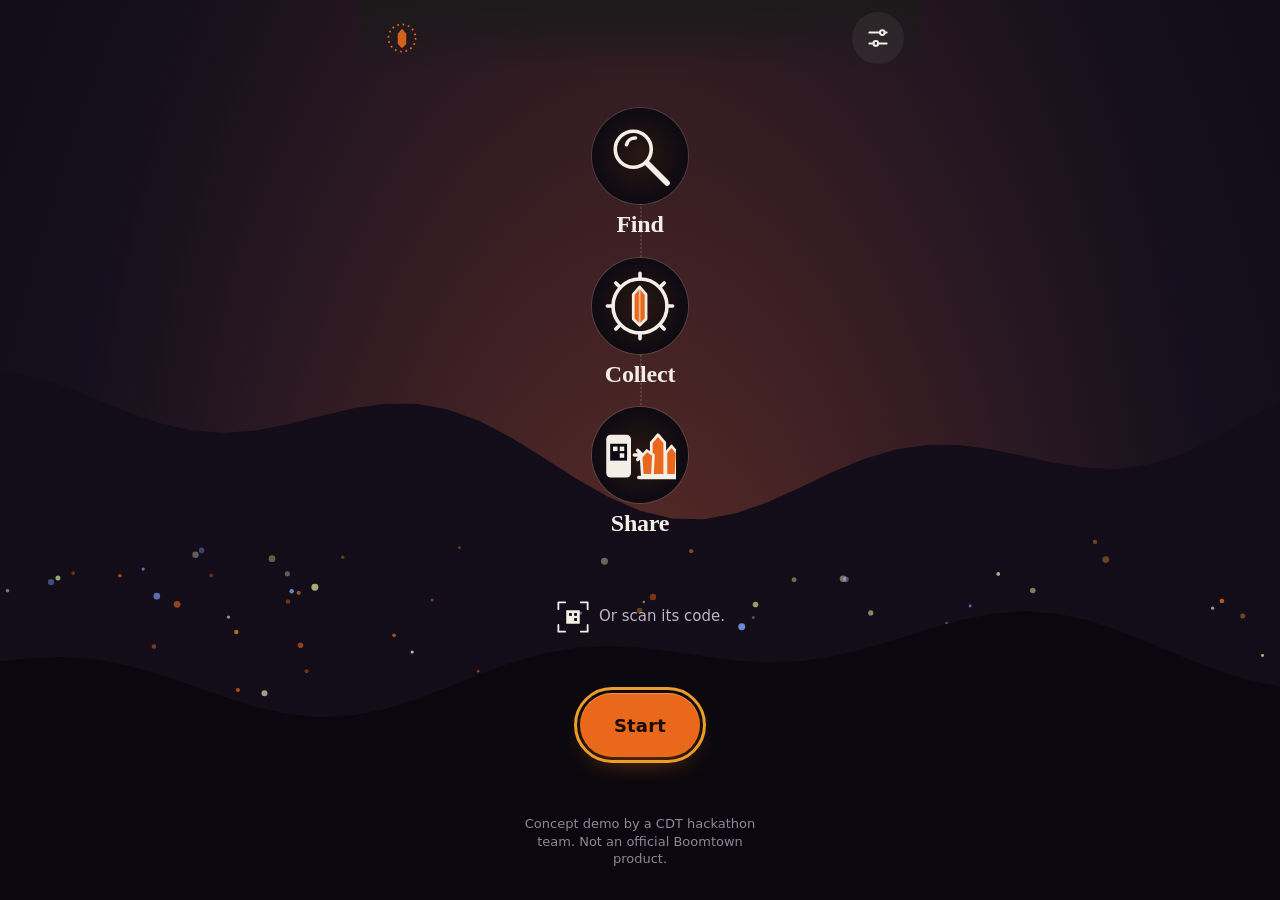
==== index.html @ cfbc97aa "Line-up names sit below their crystals Each name goes below the lowest point its crystal reaches as " ====
<!doctype html>
<html lang="en-GB">
<head>
  <meta charset="utf-8" />
  <meta name="viewport" content="width=device-width, initial-scale=1, viewport-fit=cover" />
  <meta name="robots" content="noindex, nofollow" />
  <meta name="theme-color" content="#0c0a12" />
  <meta name="description" content="Tap a glowing stone, hear its tune, keep it." />
  <title>Tuning Stones</title>
  <link rel="icon" href="data:image/svg+xml,%3Csvg xmlns='http://www.w3.org/2000/svg' viewBox='0 0 40 40'%3E%3Cpath d='M20 4 L28 13 L28 29 L20 37 L12 29 L12 13 Z' fill='%23e9681c'/%3E%3C/svg%3E" />
  <script type="module" crossorigin src="./assets/index-DlmOWdA1.js"></script>
  <link rel="modulepreload" crossorigin href="./assets/dom-Dg5aqxdC.js">
  <link rel="modulepreload" crossorigin href="./assets/preload-helper-BgtNnY1j.js">
  <link rel="modulepreload" crossorigin href="./assets/channel-C3Hi6lBF.js">
  <link rel="modulepreload" crossorigin href="./assets/crests-DWKS2yTL.js">
  <link rel="modulepreload" crossorigin href="./assets/rings-C-jM_gxv.js">
  <link rel="modulepreload" crossorigin href="./assets/rolldown-runtime-WkwZ5CU-.js">
  <link rel="modulepreload" crossorigin href="./assets/qr-D5ySFWY6.js">
  <link rel="stylesheet" crossorigin href="./assets/dom--r89P7vb.css">
  <link rel="stylesheet" crossorigin href="./assets/index-Eoo3_rS0.css">
</head>
<body>
  <div id="app"></div>
  <noscript>This page needs JavaScript.</noscript>
</body>
</html>
---- assets/dom--r89P7vb.css ----
:root{--bg:#0c0a12;--bg-2:#16111f;--bg-image:url(./night-Dh5XTx5o.svg);--bar:#1a1a1a;--surface:#1a1622d1;--surface-line:#f4efe624;--text:#f4efe6;--text-dim:#bdb4c8;--text-faint:#8f869b;--accent:#e9681c;--accent-2:#eb9d28;--accent-ink:#1a0c03;--font-body:"Noto Sans", system-ui, sans-serif;--font-display:"Fraunces", Georgia, serif;--size-xs:.8125rem;--size-s:.9375rem;--size-m:1.125rem;--size-l:1.5rem;--size-xl:2.25rem;--size-xxl:3rem;--space-1:4px;--space-2:8px;--space-3:12px;--space-4:16px;--space-5:24px;--space-6:32px;--space-7:48px;--radius:18px;--radius-pill:999px;--touch:64px;--ease:cubic-bezier(.22, .8, .3, 1);--t-fast:.22s;--t-mid:.52s;--t-slow:1.1s;--bar-image:none;--card-image:none}@font-face{font-family:Noto Sans;font-style:normal;font-display:swap;font-weight:400;src:url(./noto-sans-latin-400-normal-BTkUljjl.woff2)format("woff2")}@font-face{font-family:Noto Sans;font-style:normal;font-display:swap;font-weight:600;src:url(./noto-sans-latin-600-normal-Dkgu5AE5.woff2)format("woff2")}@font-face{font-family:Noto Sans;font-style:normal;font-display:swap;font-weight:700;src:url(./noto-sans-latin-700-normal-CrvTEWhy.woff2)format("woff2")}@font-face{font-family:Fraunces;font-style:normal;font-display:swap;font-weight:100 900;src:url(./fraunces-latin-wght-normal-ukD16Tqj.woff2)format("woff2-variations")}*,:before,:after{box-sizing:border-box}html{-webkit-text-size-adjust:100%;--lightningcss-light: ;--lightningcss-dark:initial;color-scheme:dark}body{background:var(--bg);color:var(--text);font-family:var(--font-body);font-size:var(--size-m);-webkit-font-smoothing:antialiased;margin:0;line-height:1.4}button,input,select{font:inherit;color:inherit}button{cursor:pointer}a{color:var(--accent-2)}:focus-visible{outline:3px solid var(--accent-2);outline-offset:3px;border-radius:8px}.sr-only{clip:rect(0 0 0 0);white-space:nowrap;width:1px;height:1px;overflow:hidden;position:absolute!important}[hidden]{display:none!important}.display{font-family:var(--font-display);letter-spacing:-.01em;font-variation-settings:"opsz" 72;font-weight:600}.btn{justify-content:center;align-items:center;gap:var(--space-2);min-height:var(--touch);min-width:120px;padding:0 var(--space-6);border-radius:var(--radius-pill);background:var(--accent);color:var(--accent-ink);font-weight:700;font-size:var(--size-m);letter-spacing:.01em;transition:transform var(--t-fast) var(--ease), filter var(--t-fast) var(--ease), background var(--t-fast);-webkit-tap-highlight-color:transparent;touch-action:manipulation;border:0;display:inline-flex;box-shadow:0 10px 30px -12px #e9681cb3,inset 0 1px #ffffff40}.btn:active{filter:brightness(1.08);transform:scale(.97)}.btn.ghost{color:var(--text);box-shadow:inset 0 0 0 2px var(--surface-line);background:0 0}.btn.quiet{color:var(--text);box-shadow:none;background:#f4efe614}.btn.small{min-width:0;min-height:44px;padding:0 var(--space-4);font-size:var(--size-s)}.btn.wide{width:100%}.icon-btn{width:52px;height:52px;color:var(--text);background:#f4efe60f;border:0;border-radius:50%;place-items:center;display:inline-grid}.icon-btn svg{width:26px;height:26px}.ts-pict{color:var(--text)}.ts-pict .l{fill:none;stroke:currentColor;stroke-width:3.2px;stroke-linecap:round;stroke-linejoin:round}.ts-pict .thick{stroke-width:5px}.ts-pict .dash{stroke-dasharray:5 4}.ts-pict .s{fill:currentColor;stroke:none}.ts-pict .k{fill:var(--pict-paper,var(--bg))}.ts-pict .hs{fill:var(--pict-h,var(--accent));stroke:currentColor;stroke-width:2.4px;stroke-linejoin:round}.ts-pict .hl{fill:none;stroke:currentColor;stroke-width:1.6px;opacity:.6}.small-print{font-size:var(--size-xs);color:var(--text-faint);line-height:1.35}@media (prefers-reduced-motion:reduce){*,:before,:after{transition-duration:.001ms!important;animation-duration:.001ms!important;animation-iteration-count:1!important}}html.calm *,html.calm :before,html.calm :after{transition-duration:.001ms!important;animation:none!important}
---- assets/index-Eoo3_rS0.css ----
html,body{height:100%}body{background:var(--bg) var(--bg-image) center bottom / cover no-repeat fixed;overscroll-behavior:none;-webkit-user-select:none;user-select:none;overflow:hidden}#app{flex-direction:column;max-width:560px;height:100%;margin:0 auto;display:flex;position:relative}.bar{padding:max(var(--space-3), env(safe-area-inset-top)) var(--space-4) var(--space-3);background:linear-gradient(to bottom, #1a1a1ae6, #1a1a1a00), var(--bar-image);flex:none;justify-content:space-between;align-items:center;display:flex}.bar .mark{place-items:center;width:52px;height:52px;display:grid}.bar .back{margin-right:auto;margin-left:var(--space-2)}.stage-area{flex:1;min-height:0;position:relative}.screen{justify-content:center;align-items:center;gap:var(--space-5);padding:var(--space-4) var(--space-5) max(var(--space-6), env(safe-area-inset-bottom));text-align:center;opacity:0;transition:opacity var(--t-mid) var(--ease), transform var(--t-mid) var(--ease);flex-direction:column;display:flex;position:absolute;inset:0;overflow:hidden auto;transform:translateY(14px)}.screen.in{opacity:1;transform:none}.screen.leaving{opacity:0;pointer-events:none;transform:translateY(-10px)}h1{font-size:var(--size-xl);margin:0;font-weight:600;line-height:1.1}h1:focus{outline:none}.screen p{margin:0}.row{gap:var(--space-3);justify-content:center;width:100%;display:flex}.row .btn{max-width:220px;padding:0 var(--space-4);flex:1}.pict.small{vertical-align:middle;margin-right:var(--space-2);color:var(--text-dim);display:inline-flex}.welcome{padding-top:var(--space-6);justify-content:space-between}.steps{gap:var(--space-4);width:100%;margin:0;padding:0;list-style:none;display:grid;position:relative}.steps:before{content:"";border-left:2px dotted var(--surface-line);position:absolute;top:40px;bottom:40px;left:50%}.steps li{align-items:center;gap:var(--space-1);flex-direction:column;display:flex;position:relative}.steps .pict{width:96px;height:96px;box-shadow:0 0 0 1px var(--surface-line);background:radial-gradient(circle,#2a1712,#0c0a12 72%);border-radius:50%;place-items:center;display:grid}.steps span{font-size:var(--size-l)}.no-tap{color:var(--text-dim);font-size:var(--size-s);justify-content:center;align-items:center;display:flex}.demo-line{max-width:30ch}.welcome .booth{padding:var(--space-2) var(--space-4);border-radius:var(--radius-pill);color:var(--accent-2);background:#eb9d2824;font-weight:600;box-shadow:0 0 0 1px #eb9d2880}.crystal{justify-content:center;gap:var(--space-3);padding-top:0}.hero-btn{aspect-ratio:1/1.06;-webkit-tap-highlight-color:transparent;background:0 0;border:0;border-radius:50%;flex:none;width:100%;max-height:56vh;padding:0;position:relative}.hero{position:absolute;inset:0}.hero-gl,.hero-ring{width:100%;height:100%;position:absolute;inset:0}.hero-gl{-webkit-mask-image:radial-gradient(closest-side,#000 72%,#0000 100%);mask-image:radial-gradient(closest-side,#000 72%,#0000 100%)}.hero-2d{filter:drop-shadow(0 0 40px var(--stone-glow));place-items:center;display:grid;position:absolute;inset:0}.hero-2d:empty{display:none}.crystal .label{justify-content:center;align-items:center;gap:var(--space-3);min-height:56px;display:flex;position:relative}.crystal .crest{filter:drop-shadow(0 0 10px rgb(var(--stone-rgb) / .6));flex:none}.crystal .name{font-size:var(--size-xxl);color:var(--stone-lamp);transition:opacity var(--t-mid) var(--ease)}.crystal .name.fade{opacity:0;pointer-events:none;visibility:hidden;transition:opacity var(--t-mid) var(--ease), visibility 0s var(--t-mid);position:absolute}.crystal .desc{font-size:var(--size-m);color:var(--text);max-width:26ch;animation:rise var(--t-slow) var(--ease) both}.crystal .hint{align-items:center;gap:var(--space-3);color:var(--text-dim);font-size:var(--size-m);display:flex}.ripple{background:var(--stone-glow);width:14px;height:14px;box-shadow:0 0 0 0 rgb(var(--stone-rgb) / .6);border-radius:50%;animation:2.6s ease-out infinite ripple}@keyframes ripple{0%{box-shadow:0 0 0 0 rgb(var(--stone-rgb) / .55)}to{box-shadow:0 0 0 22px rgb(var(--stone-rgb) / 0)}}.keep{gap:var(--space-4);width:100%;padding:var(--space-5) var(--space-4);border-radius:var(--radius);background:var(--card-image) center / cover, var(--surface);box-shadow:0 0 0 1px var(--surface-line), 0 20px 60px -30px rgb(var(--stone-rgb) / .8);animation:rise var(--t-mid) var(--ease) both;display:grid}.keep .ask{font-size:var(--size-l)}@keyframes rise{0%{opacity:0;transform:translateY(16px)}to{opacity:1;transform:none}}.left .crest.big{color:var(--stone-lamp);opacity:.7}.left h1,.unknown h1{font-size:var(--size-l);max-width:20ch;line-height:1.25}.unknown .pict{color:var(--text-dim)}.kept,.who{gap:var(--space-4)}.medal{aspect-ratio:1;flex:none;place-items:center;width:min(64vw,240px);display:grid;position:relative}.medal.small{width:min(44vw,170px)}.medal-ring{width:100%;height:100%;position:absolute;inset:0}.medal-crest{filter:drop-shadow(0 0 24px rgb(var(--stone-rgb) / .75))}.kept .title{font-size:var(--size-xl);max-width:15ch;line-height:1.15}.kept .stack{gap:var(--space-3);width:min(100%,300px);display:grid}.who .title{font-size:var(--size-xl);color:var(--stone-lamp)}.who .story{font-size:var(--size-l);color:var(--text);font-family:var(--font-display)}.who .where{color:var(--text);padding:var(--space-2) var(--space-4);border-radius:var(--radius-pill);background:rgb(var(--stone-rgb) / .12);justify-content:center;align-items:center;font-weight:600;display:flex}.sounds{justify-content:flex-start;gap:var(--space-4);padding-top:var(--space-2)}.group-head{align-items:center;gap:var(--space-3);text-align:left;grid-template-columns:auto 1fr auto;width:100%;display:grid}.group-head .crest{filter:drop-shadow(0 0 10px rgb(var(--stone-rgb) / .6));display:inline-flex}.group-head h1{font-size:var(--size-l);color:var(--stone-lamp)}.count{font-size:var(--size-m);color:var(--text);font-variant-numeric:tabular-nums;padding:var(--space-1) var(--space-3);border-radius:var(--radius-pill);background:rgb(var(--stone-rgb) / .14);font-weight:700}.rings{aspect-ratio:1;flex:none;place-items:center;width:min(70vw,290px);display:grid;position:relative}.rings-canvas{width:100%;height:100%;position:absolute;inset:0}.slots{gap:var(--space-3);flex-wrap:wrap;justify-content:center;margin:0;padding:0;list-style:none;display:flex}.slot-btn{width:64px;height:64px;color:var(--text-faint);background:0 0;border:0;border-radius:18px;place-items:center;padding:0;display:grid;position:relative}.slot.kept .slot-btn{background:rgb(var(--stone-rgb) / .14);box-shadow:0 0 22px -4px rgb(var(--stone-rgb) / .7);color:var(--text)}.slot.empty .slot-btn{box-shadow:inset 0 0 0 2px #f4efe61f}.slot.left .slot-btn{opacity:.6;box-shadow:inset 0 0 0 2px #f4efe614}.slot.focus .slot-btn{animation:rise var(--t-slow) var(--ease) both;box-shadow:0 0 0 2px var(--stone-lamp), 0 0 30px rgb(var(--stone-rgb) / .8)}.actions{gap:var(--space-3);justify-content:center;align-items:center;width:100%;display:flex}.together{flex:1;max-width:260px}.together .icon{border-top:9px solid #0000;border-bottom:9px solid #0000;border-left:14px solid;width:0;height:0}.together.on .icon{background:linear-gradient(90deg,currentColor 0 35%,#0000 35% 65%,currentColor 65%);border:0;width:14px;height:16px}.give-btn{min-width:96px;padding:0 var(--space-5)}.others{gap:var(--space-3);justify-content:center;margin:0;padding:0;list-style:none;display:flex}.chip{background:#f4efe60f;border:0;border-radius:16px;justify-items:center;gap:4px;min-width:56px;min-height:56px;padding:6px 8px;display:grid}.chip .dots{gap:3px;display:flex}.chip .dots i{width:6px;height:6px;box-shadow:inset 0 0 0 1.5px var(--text-faint);border-radius:50%}.chip .dots i.on{background:var(--stone-glow);box-shadow:none}.empty{color:var(--text-dim);align-items:center;display:flex}.toast{top:var(--space-2);padding:var(--space-2) var(--space-4);border-radius:var(--radius-pill);background:var(--surface);box-shadow:0 0 0 1px var(--surface-line);font-size:var(--size-s);animation:rise var(--t-mid) var(--ease) both;z-index:2;position:absolute;left:50%;transform:translate(-50%)}.onboarding{color:var(--accent-2);align-items:center;min-height:44px;font-weight:600;display:inline-flex}dialog.nudge{text-align:center}dialog.nudge h2{margin:var(--space-3) auto var(--space-5);font-size:var(--size-l);max-width:18ch;line-height:1.25}dialog.nudge .nudge-art{--pict-h:var(--stone-glow);place-items:center;display:grid}.give h1{font-size:var(--size-xl);max-width:14ch;line-height:1.15}.give .btn[data-give]{min-width:200px}.give .private{color:var(--text-dim);font-size:var(--size-s)}.give .rings{transition:transform 1.3s cubic-bezier(.5,0,.75,0),opacity 1.3s ease-in}.give .rings.rising{opacity:0;transform:translateY(-70vh)scale(.5)}html.stage .give .rings.rising{opacity:0;transition:opacity .35s;transform:none}.seal{gap:var(--space-4);padding-top:var(--space-3)}.seal h1{font-size:var(--size-l)}.seal-box{aspect-ratio:1;width:min(92vw,400px)}.seal-canvas{width:100%;height:100%;display:block}.bright{color:var(--text-dim);align-items:center;display:flex}.thanks .rings{width:min(66vw,260px)}.thanks .pict.done{color:var(--text)}dialog.sheet{width:100%;max-width:560px;padding:var(--space-5) var(--space-5) max(var(--space-6), env(safe-area-inset-bottom));color:var(--text);background:#17131f;border:0;border-radius:28px 28px 0 0;margin:auto auto 0;box-shadow:0 -20px 60px #0009}dialog.sheet::backdrop{background:#05040899}dialog.sheet .main,dialog.sheet .confirm{gap:var(--space-3);display:grid}dialog.sheet h2{margin:0 0 var(--space-2);font-size:var(--size-l)}dialog.sheet .confirm p{font-size:var(--size-l);margin:0 0 var(--space-3);text-align:center}.toggle{min-height:var(--touch);padding:0 var(--space-4);border-radius:var(--radius);font-size:var(--size-m);background:#f4efe60f;border:0;justify-content:space-between;align-items:center;display:flex}.toggle .knob{width:54px;height:32px;transition:background var(--t-fast);background:#f4efe62e;border-radius:16px;position:relative}.toggle .knob:after{content:"";background:var(--text);width:24px;height:24px;transition:transform var(--t-fast) var(--ease);border-radius:50%;position:absolute;top:4px;left:4px}.toggle[aria-checked=true] .knob{background:var(--accent)}.toggle[aria-checked=true] .knob:after{background:var(--accent-ink);transform:translate(22px)}html.stage .bar{padding-top:44px}@media (min-height:760px){.sounds{gap:var(--space-5);padding-top:var(--space-4)}}.see-link{color:var(--text-dim);font-size:var(--size-s);text-underline-offset:3px;align-items:center;min-height:44px;text-decoration:underline;display:inline-flex}
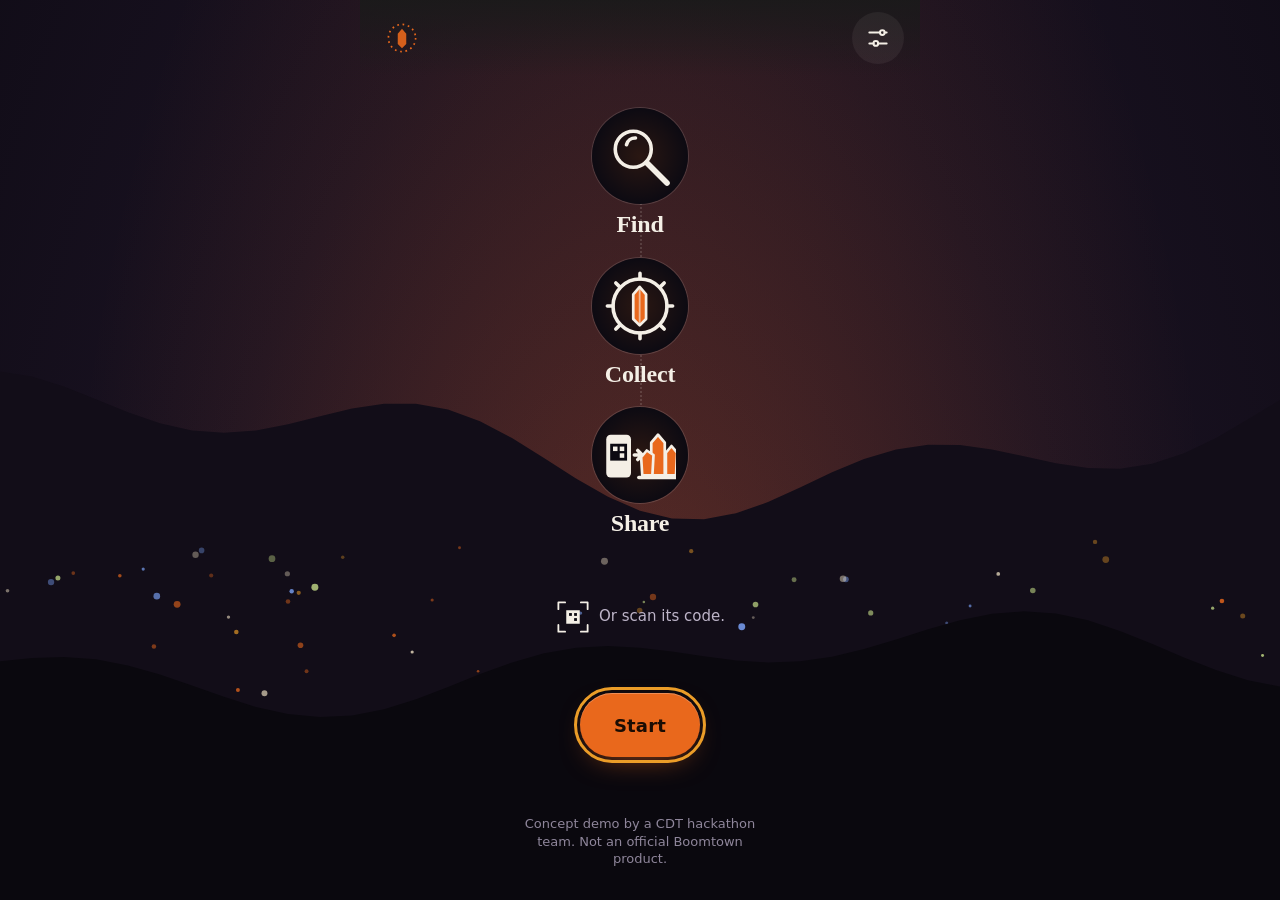
==== commit 54efba23: "Captions sit next to the glowing rings, in Roboto The anthem's caption goes below the large crystal'" ====
--- a/index.html
+++ b/index.html
@@ -8,15 +8,15 @@
   <meta name="description" content="Tap a glowing stone, hear its tune, keep it." />
   <title>Tuning Stones</title>
   <link rel="icon" href="data:image/svg+xml,%3Csvg xmlns='http://www.w3.org/2000/svg' viewBox='0 0 40 40'%3E%3Cpath d='M20 4 L28 13 L28 29 L20 37 L12 29 L12 13 Z' fill='%23e9681c'/%3E%3C/svg%3E" />
-  <script type="module" crossorigin src="./assets/index-DlmOWdA1.js"></script>
-  <link rel="modulepreload" crossorigin href="./assets/dom-Dg5aqxdC.js">
+  <script type="module" crossorigin src="./assets/index-DejSlU-P.js"></script>
+  <link rel="modulepreload" crossorigin href="./assets/dom-CXc3KHHX.js">
   <link rel="modulepreload" crossorigin href="./assets/preload-helper-BgtNnY1j.js">
-  <link rel="modulepreload" crossorigin href="./assets/channel-C3Hi6lBF.js">
-  <link rel="modulepreload" crossorigin href="./assets/crests-DWKS2yTL.js">
-  <link rel="modulepreload" crossorigin href="./assets/rings-C-jM_gxv.js">
+  <link rel="modulepreload" crossorigin href="./assets/channel-BtJRWIlg.js">
+  <link rel="modulepreload" crossorigin href="./assets/crests-Ch3kb29p.js">
+  <link rel="modulepreload" crossorigin href="./assets/rings-Ba35gA8N.js">
   <link rel="modulepreload" crossorigin href="./assets/rolldown-runtime-WkwZ5CU-.js">
   <link rel="modulepreload" crossorigin href="./assets/qr-D5ySFWY6.js">
-  <link rel="stylesheet" crossorigin href="./assets/dom--r89P7vb.css">
+  <link rel="stylesheet" crossorigin href="./assets/dom-DH54HeUJ.css">
   <link rel="stylesheet" crossorigin href="./assets/index-Eoo3_rS0.css">
 </head>
 <body>
--- a/assets/dom-DH54HeUJ.css
+++ b/assets/dom-DH54HeUJ.css
@@ -0,0 +1 @@
+:root{--bg:#0c0a12;--bg-2:#16111f;--bg-image:url(./night-Dh5XTx5o.svg);--bar:#1a1a1a;--surface:#1a1622d1;--surface-line:#f4efe624;--text:#f4efe6;--text-dim:#bdb4c8;--text-faint:#8f869b;--accent:#e9681c;--accent-2:#eb9d28;--accent-ink:#1a0c03;--font-body:"Noto Sans", system-ui, sans-serif;--font-label:"Roboto", "Noto Sans", system-ui, sans-serif;--font-display:"Fraunces", Georgia, serif;--size-xs:.8125rem;--size-s:.9375rem;--size-m:1.125rem;--size-l:1.5rem;--size-xl:2.25rem;--size-xxl:3rem;--space-1:4px;--space-2:8px;--space-3:12px;--space-4:16px;--space-5:24px;--space-6:32px;--space-7:48px;--radius:18px;--radius-pill:999px;--touch:64px;--ease:cubic-bezier(.22, .8, .3, 1);--t-fast:.22s;--t-mid:.52s;--t-slow:1.1s;--bar-image:none;--card-image:none}@font-face{font-family:Noto Sans;font-style:normal;font-display:swap;font-weight:400;src:url(./noto-sans-latin-400-normal-BTkUljjl.woff2)format("woff2")}@font-face{font-family:Noto Sans;font-style:normal;font-display:swap;font-weight:600;src:url(./noto-sans-latin-600-normal-Dkgu5AE5.woff2)format("woff2")}@font-face{font-family:Noto Sans;font-style:normal;font-display:swap;font-weight:700;src:url(./noto-sans-latin-700-normal-CrvTEWhy.woff2)format("woff2")}@font-face{font-family:Fraunces;font-style:normal;font-display:swap;font-weight:100 900;src:url(./fraunces-latin-wght-normal-ukD16Tqj.woff2)format("woff2-variations")}@font-face{font-family:Roboto;font-style:normal;font-display:swap;font-weight:400;src:url(./roboto-latin-400-normal-BqEyEoaF.woff2)format("woff2")}@font-face{font-family:Roboto;font-style:normal;font-display:swap;font-weight:600;src:url(./roboto-latin-600-normal-CzqH9ZEY.woff2)format("woff2")}*,:before,:after{box-sizing:border-box}html{-webkit-text-size-adjust:100%;--lightningcss-light: ;--lightningcss-dark:initial;color-scheme:dark}body{background:var(--bg);color:var(--text);font-family:var(--font-body);font-size:var(--size-m);-webkit-font-smoothing:antialiased;margin:0;line-height:1.4}button,input,select{font:inherit;color:inherit}button{cursor:pointer}a{color:var(--accent-2)}:focus-visible{outline:3px solid var(--accent-2);outline-offset:3px;border-radius:8px}.sr-only{clip:rect(0 0 0 0);white-space:nowrap;width:1px;height:1px;overflow:hidden;position:absolute!important}[hidden]{display:none!important}.display{font-family:var(--font-display);letter-spacing:-.01em;font-variation-settings:"opsz" 72;font-weight:600}.btn{justify-content:center;align-items:center;gap:var(--space-2);min-height:var(--touch);min-width:120px;padding:0 var(--space-6);border-radius:var(--radius-pill);background:var(--accent);color:var(--accent-ink);font-weight:700;font-size:var(--size-m);letter-spacing:.01em;transition:transform var(--t-fast) var(--ease), filter var(--t-fast) var(--ease), background var(--t-fast);-webkit-tap-highlight-color:transparent;touch-action:manipulation;border:0;display:inline-flex;box-shadow:0 10px 30px -12px #e9681cb3,inset 0 1px #ffffff40}.btn:active{filter:brightness(1.08);transform:scale(.97)}.btn.ghost{color:var(--text);box-shadow:inset 0 0 0 2px var(--surface-line);background:0 0}.btn.quiet{color:var(--text);box-shadow:none;background:#f4efe614}.btn.small{min-width:0;min-height:44px;padding:0 var(--space-4);font-size:var(--size-s)}.btn.wide{width:100%}.icon-btn{width:52px;height:52px;color:var(--text);background:#f4efe60f;border:0;border-radius:50%;place-items:center;display:inline-grid}.icon-btn svg{width:26px;height:26px}.ts-pict{color:var(--text)}.ts-pict .l{fill:none;stroke:currentColor;stroke-width:3.2px;stroke-linecap:round;stroke-linejoin:round}.ts-pict .thick{stroke-width:5px}.ts-pict .dash{stroke-dasharray:5 4}.ts-pict .s{fill:currentColor;stroke:none}.ts-pict .k{fill:var(--pict-paper,var(--bg))}.ts-pict .hs{fill:var(--pict-h,var(--accent));stroke:currentColor;stroke-width:2.4px;stroke-linejoin:round}.ts-pict .hl{fill:none;stroke:currentColor;stroke-width:1.6px;opacity:.6}.small-print{font-size:var(--size-xs);color:var(--text-faint);line-height:1.35}@media (prefers-reduced-motion:reduce){*,:before,:after{transition-duration:.001ms!important;animation-duration:.001ms!important;animation-iteration-count:1!important}}html.calm *,html.calm :before,html.calm :after{transition-duration:.001ms!important;animation:none!important}
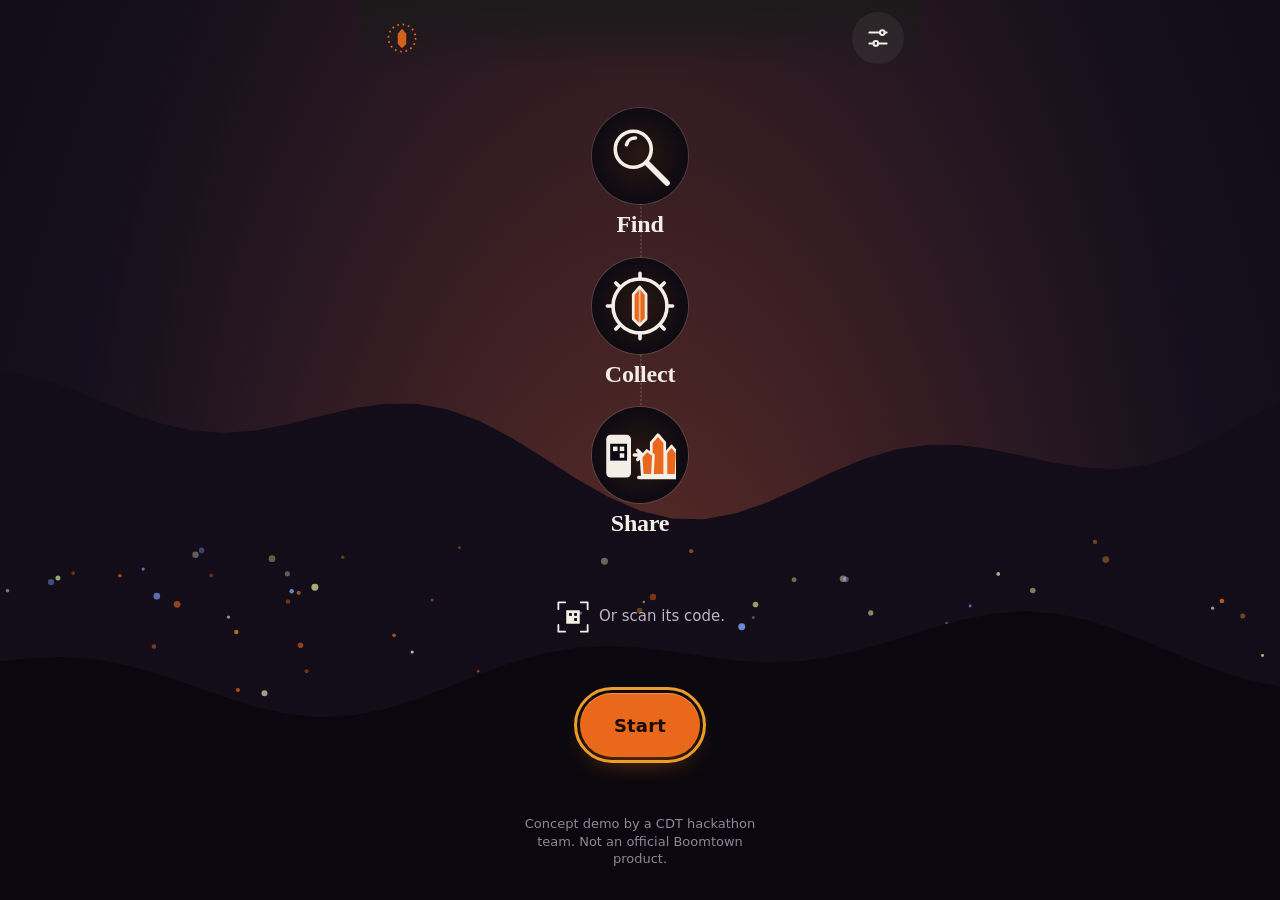
==== commit 27679db8: "Streams of sparks in place of the lines The line from each fragment crystal to the centre is gone. E" ====
--- a/index.html
+++ b/index.html
@@ -8,10 +8,10 @@
   <meta name="description" content="Tap a glowing stone, hear its tune, keep it." />
   <title>Tuning Stones</title>
   <link rel="icon" href="data:image/svg+xml,%3Csvg xmlns='http://www.w3.org/2000/svg' viewBox='0 0 40 40'%3E%3Cpath d='M20 4 L28 13 L28 29 L20 37 L12 29 L12 13 Z' fill='%23e9681c'/%3E%3C/svg%3E" />
-  <script type="module" crossorigin src="./assets/index-DejSlU-P.js"></script>
+  <script type="module" crossorigin src="./assets/index-DXm7rccz.js"></script>
   <link rel="modulepreload" crossorigin href="./assets/dom-CXc3KHHX.js">
   <link rel="modulepreload" crossorigin href="./assets/preload-helper-BgtNnY1j.js">
-  <link rel="modulepreload" crossorigin href="./assets/channel-BtJRWIlg.js">
+  <link rel="modulepreload" crossorigin href="./assets/channel-BaxoJanj.js">
   <link rel="modulepreload" crossorigin href="./assets/crests-Ch3kb29p.js">
   <link rel="modulepreload" crossorigin href="./assets/rings-Ba35gA8N.js">
   <link rel="modulepreload" crossorigin href="./assets/rolldown-runtime-WkwZ5CU-.js">
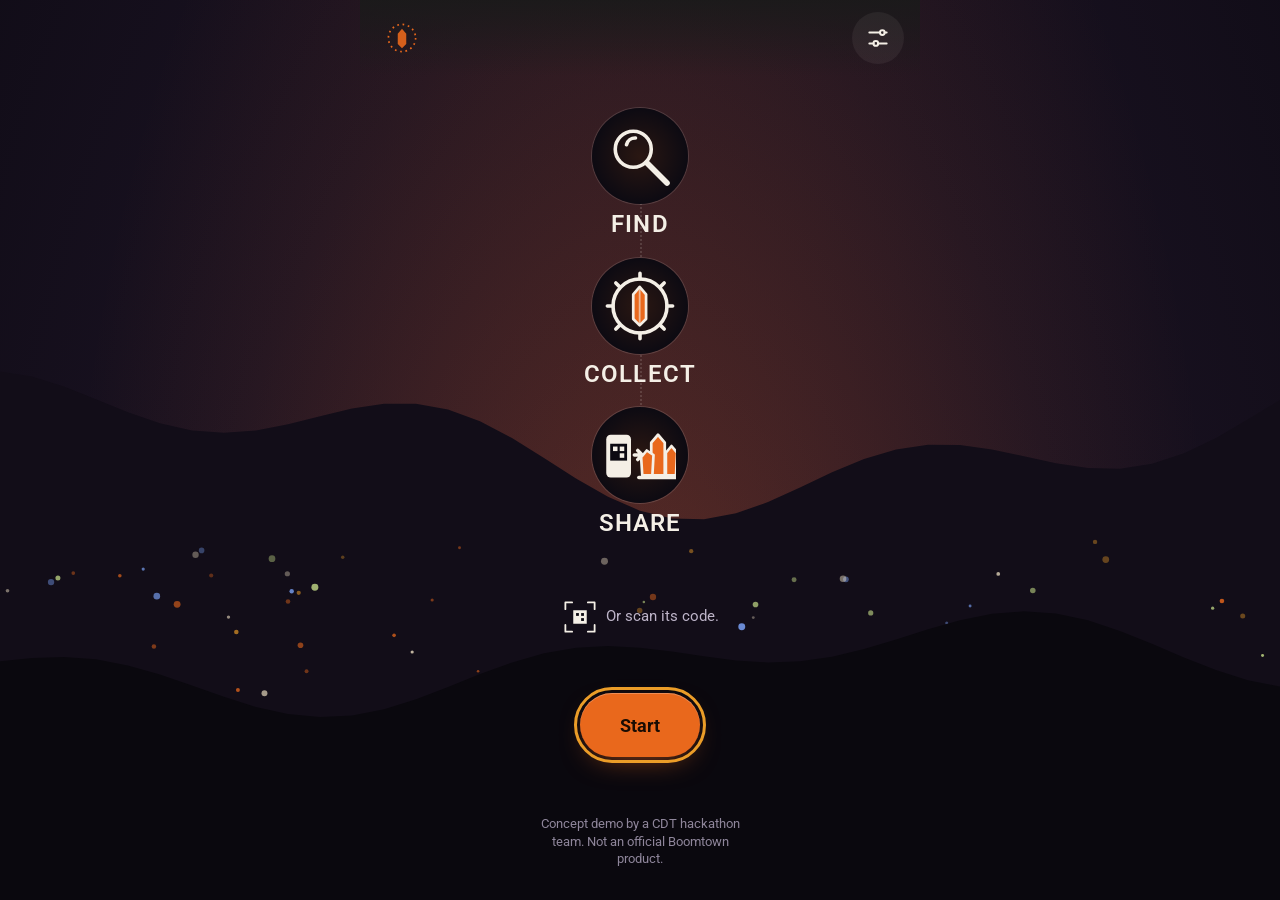
==== commit 11a5cbb7: "Roboto everywhere, titles in capitals, captions written on the floor One typeface on every page. Eve" ====
--- a/index.html
+++ b/index.html
@@ -8,16 +8,16 @@
   <meta name="description" content="Tap a glowing stone, hear its tune, keep it." />
   <title>Tuning Stones</title>
   <link rel="icon" href="data:image/svg+xml,%3Csvg xmlns='http://www.w3.org/2000/svg' viewBox='0 0 40 40'%3E%3Cpath d='M20 4 L28 13 L28 29 L20 37 L12 29 L12 13 Z' fill='%23e9681c'/%3E%3C/svg%3E" />
-  <script type="module" crossorigin src="./assets/index-DXm7rccz.js"></script>
-  <link rel="modulepreload" crossorigin href="./assets/dom-CXc3KHHX.js">
+  <script type="module" crossorigin src="./assets/index-BOVxEFJM.js"></script>
+  <link rel="modulepreload" crossorigin href="./assets/dom-DyQXzzyU.js">
   <link rel="modulepreload" crossorigin href="./assets/preload-helper-BgtNnY1j.js">
-  <link rel="modulepreload" crossorigin href="./assets/channel-BaxoJanj.js">
-  <link rel="modulepreload" crossorigin href="./assets/crests-Ch3kb29p.js">
-  <link rel="modulepreload" crossorigin href="./assets/rings-Ba35gA8N.js">
+  <link rel="modulepreload" crossorigin href="./assets/channel-B4-ux_ru.js">
+  <link rel="modulepreload" crossorigin href="./assets/crests-D_UC7Noz.js">
+  <link rel="modulepreload" crossorigin href="./assets/rings-DeK6qvMY.js">
   <link rel="modulepreload" crossorigin href="./assets/rolldown-runtime-WkwZ5CU-.js">
   <link rel="modulepreload" crossorigin href="./assets/qr-D5ySFWY6.js">
-  <link rel="stylesheet" crossorigin href="./assets/dom-DH54HeUJ.css">
-  <link rel="stylesheet" crossorigin href="./assets/index-Eoo3_rS0.css">
+  <link rel="stylesheet" crossorigin href="./assets/dom-sBg8DHC9.css">
+  <link rel="stylesheet" crossorigin href="./assets/index-DXYyn3ED.css">
 </head>
 <body>
   <div id="app"></div>
--- a/assets/dom-sBg8DHC9.css
+++ b/assets/dom-sBg8DHC9.css
@@ -0,0 +1 @@
+:root{--bg:#0c0a12;--bg-2:#16111f;--bg-image:url(./night-Dh5XTx5o.svg);--bar:#1a1a1a;--surface:#1a1622d1;--surface-line:#f4efe624;--text:#f4efe6;--text-dim:#bdb4c8;--text-faint:#8f869b;--accent:#e9681c;--accent-2:#eb9d28;--accent-ink:#1a0c03;--font-body:"Roboto", system-ui, sans-serif;--font-label:"Roboto", system-ui, sans-serif;--font-display:"Roboto", system-ui, sans-serif;--size-xs:.8125rem;--size-s:.9375rem;--size-m:1.125rem;--size-l:1.5rem;--size-xl:2.25rem;--size-xxl:3rem;--space-1:4px;--space-2:8px;--space-3:12px;--space-4:16px;--space-5:24px;--space-6:32px;--space-7:48px;--radius:18px;--radius-pill:999px;--touch:64px;--ease:cubic-bezier(.22, .8, .3, 1);--t-fast:.22s;--t-mid:.52s;--t-slow:1.1s;--bar-image:none;--card-image:none}@font-face{font-family:Roboto;font-style:normal;font-display:swap;font-weight:400;src:url(./roboto-latin-400-normal-BqEyEoaF.woff2)format("woff2")}@font-face{font-family:Roboto;font-style:normal;font-display:swap;font-weight:600;src:url(./roboto-latin-600-normal-CzqH9ZEY.woff2)format("woff2")}@font-face{font-family:Roboto;font-style:normal;font-display:swap;font-weight:700;src:url(./roboto-latin-700-normal-BZpUvMxY.woff2)format("woff2")}*,:before,:after{box-sizing:border-box}html{-webkit-text-size-adjust:100%;--lightningcss-light: ;--lightningcss-dark:initial;color-scheme:dark}body{background:var(--bg);color:var(--text);font-family:var(--font-body);font-size:var(--size-m);-webkit-font-smoothing:antialiased;margin:0;line-height:1.4}button,input,select{font:inherit;color:inherit}code,kbd,samp,pre{font-family:var(--font-body)}button{cursor:pointer}a{color:var(--accent-2)}:focus-visible{outline:3px solid var(--accent-2);outline-offset:3px;border-radius:8px}.sr-only{clip:rect(0 0 0 0);white-space:nowrap;width:1px;height:1px;overflow:hidden;position:absolute!important}[hidden]{display:none!important}.display{font-family:var(--font-display);letter-spacing:.045em;text-transform:uppercase;font-weight:600}.btn{justify-content:center;align-items:center;gap:var(--space-2);min-height:var(--touch);min-width:120px;padding:0 var(--space-6);border-radius:var(--radius-pill);background:var(--accent);color:var(--accent-ink);font-weight:700;font-size:var(--size-m);letter-spacing:.01em;transition:transform var(--t-fast) var(--ease), filter var(--t-fast) var(--ease), background var(--t-fast);-webkit-tap-highlight-color:transparent;touch-action:manipulation;border:0;display:inline-flex;box-shadow:0 10px 30px -12px #e9681cb3,inset 0 1px #ffffff40}.btn:active{filter:brightness(1.08);transform:scale(.97)}.btn.ghost{color:var(--text);box-shadow:inset 0 0 0 2px var(--surface-line);background:0 0}.btn.quiet{color:var(--text);box-shadow:none;background:#f4efe614}.btn.small{min-width:0;min-height:44px;padding:0 var(--space-4);font-size:var(--size-s)}.btn.wide{width:100%}.icon-btn{width:52px;height:52px;color:var(--text);background:#f4efe60f;border:0;border-radius:50%;place-items:center;display:inline-grid}.icon-btn svg{width:26px;height:26px}.ts-pict{color:var(--text)}.ts-pict .l{fill:none;stroke:currentColor;stroke-width:3.2px;stroke-linecap:round;stroke-linejoin:round}.ts-pict .thick{stroke-width:5px}.ts-pict .dash{stroke-dasharray:5 4}.ts-pict .s{fill:currentColor;stroke:none}.ts-pict .k{fill:var(--pict-paper,var(--bg))}.ts-pict .hs{fill:var(--pict-h,var(--accent));stroke:currentColor;stroke-width:2.4px;stroke-linejoin:round}.ts-pict .hl{fill:none;stroke:currentColor;stroke-width:1.6px;opacity:.6}.small-print{font-size:var(--size-xs);color:var(--text-faint);line-height:1.35}@media (prefers-reduced-motion:reduce){*,:before,:after{transition-duration:.001ms!important;animation-duration:.001ms!important;animation-iteration-count:1!important}}html.calm *,html.calm :before,html.calm :after{transition-duration:.001ms!important;animation:none!important}
--- a/assets/index-DXYyn3ED.css
+++ b/assets/index-DXYyn3ED.css
@@ -0,0 +1 @@
+html,body{height:100%}body{background:var(--bg) var(--bg-image) center bottom / cover no-repeat fixed;overscroll-behavior:none;-webkit-user-select:none;user-select:none;overflow:hidden}#app{flex-direction:column;max-width:560px;height:100%;margin:0 auto;display:flex;position:relative}.bar{padding:max(var(--space-3), env(safe-area-inset-top)) var(--space-4) var(--space-3);background:linear-gradient(to bottom, #1a1a1ae6, #1a1a1a00), var(--bar-image);flex:none;justify-content:space-between;align-items:center;display:flex}.bar .mark{place-items:center;width:52px;height:52px;display:grid}.bar .back{margin-right:auto;margin-left:var(--space-2)}.stage-area{flex:1;min-height:0;position:relative}.screen{justify-content:center;align-items:center;gap:var(--space-5);padding:var(--space-4) var(--space-5) max(var(--space-6), env(safe-area-inset-bottom));text-align:center;opacity:0;transition:opacity var(--t-mid) var(--ease), transform var(--t-mid) var(--ease);flex-direction:column;display:flex;position:absolute;inset:0;overflow:hidden auto;transform:translateY(14px)}.screen.in{opacity:1;transform:none}.screen.leaving{opacity:0;pointer-events:none;transform:translateY(-10px)}h1{font-size:var(--size-xl);margin:0;font-weight:600;line-height:1.1}h1:focus{outline:none}.screen p{margin:0}.row{gap:var(--space-3);justify-content:center;width:100%;display:flex}.row .btn{max-width:220px;padding:0 var(--space-4);flex:1}.pict.small{vertical-align:middle;margin-right:var(--space-2);color:var(--text-dim);display:inline-flex}.welcome{padding-top:var(--space-6);justify-content:space-between}.steps{gap:var(--space-4);width:100%;margin:0;padding:0;list-style:none;display:grid;position:relative}.steps:before{content:"";border-left:2px dotted var(--surface-line);position:absolute;top:40px;bottom:40px;left:50%}.steps li{align-items:center;gap:var(--space-1);flex-direction:column;display:flex;position:relative}.steps .pict{width:96px;height:96px;box-shadow:0 0 0 1px var(--surface-line);background:radial-gradient(circle,#2a1712,#0c0a12 72%);border-radius:50%;place-items:center;display:grid}.steps span{font-size:var(--size-l)}.no-tap{color:var(--text-dim);font-size:var(--size-s);justify-content:center;align-items:center;display:flex}.demo-line{max-width:30ch}.welcome .booth{padding:var(--space-2) var(--space-4);border-radius:var(--radius-pill);color:var(--accent-2);background:#eb9d2824;font-weight:600;box-shadow:0 0 0 1px #eb9d2880}.crystal{justify-content:center;gap:var(--space-3);padding-top:0}.hero-btn{aspect-ratio:1/1.06;-webkit-tap-highlight-color:transparent;background:0 0;border:0;border-radius:50%;flex:none;width:100%;max-height:56vh;padding:0;position:relative}.hero{position:absolute;inset:0}.hero-gl,.hero-ring{width:100%;height:100%;position:absolute;inset:0}.hero-gl{-webkit-mask-image:radial-gradient(closest-side,#000 72%,#0000 100%);mask-image:radial-gradient(closest-side,#000 72%,#0000 100%)}.hero-2d{filter:drop-shadow(0 0 40px var(--stone-glow));place-items:center;display:grid;position:absolute;inset:0}.hero-2d:empty{display:none}.crystal .label{justify-content:center;align-items:center;gap:var(--space-3);min-height:56px;display:flex;position:relative}.crystal .crest{filter:drop-shadow(0 0 10px rgb(var(--stone-rgb) / .6));flex:none}.crystal .name{font-size:min(var(--size-xxl), 10.5vw);letter-spacing:.02em;color:var(--stone-lamp);transition:opacity var(--t-mid) var(--ease)}.crystal .name.fade{opacity:0;pointer-events:none;visibility:hidden;transition:opacity var(--t-mid) var(--ease), visibility 0s var(--t-mid);position:absolute}.crystal .desc{font-size:var(--size-m);color:var(--text);max-width:26ch;animation:rise var(--t-slow) var(--ease) both}.crystal .hint{align-items:center;gap:var(--space-3);color:var(--text-dim);font-size:var(--size-m);display:flex}.ripple{background:var(--stone-glow);width:14px;height:14px;box-shadow:0 0 0 0 rgb(var(--stone-rgb) / .6);border-radius:50%;animation:2.6s ease-out infinite ripple}@keyframes ripple{0%{box-shadow:0 0 0 0 rgb(var(--stone-rgb) / .55)}to{box-shadow:0 0 0 22px rgb(var(--stone-rgb) / 0)}}.keep{gap:var(--space-4);width:100%;padding:var(--space-5) var(--space-4);border-radius:var(--radius);background:var(--card-image) center / cover, var(--surface);box-shadow:0 0 0 1px var(--surface-line), 0 20px 60px -30px rgb(var(--stone-rgb) / .8);animation:rise var(--t-mid) var(--ease) both;display:grid}.keep .ask{font-size:var(--size-l)}@keyframes rise{0%{opacity:0;transform:translateY(16px)}to{opacity:1;transform:none}}.left .crest.big{color:var(--stone-lamp);opacity:.7}.left h1,.unknown h1{font-size:var(--size-l);max-width:20ch;line-height:1.25}.unknown .pict{color:var(--text-dim)}.kept,.who{gap:var(--space-4)}.medal{aspect-ratio:1;flex:none;place-items:center;width:min(64vw,240px);display:grid;position:relative}.medal.small{width:min(44vw,170px)}.medal-ring{width:100%;height:100%;position:absolute;inset:0}.medal-crest{filter:drop-shadow(0 0 24px rgb(var(--stone-rgb) / .75))}.kept .title{font-size:var(--size-xl);max-width:15ch;line-height:1.15}.kept .stack{gap:var(--space-3);width:min(100%,300px);display:grid}.who .title{font-size:var(--size-xl);color:var(--stone-lamp)}.who .story{font-size:var(--size-l);color:var(--text);font-family:var(--font-display)}.who .where{color:var(--text);padding:var(--space-2) var(--space-4);border-radius:var(--radius-pill);background:rgb(var(--stone-rgb) / .12);justify-content:center;align-items:center;font-weight:600;display:flex}.sounds{justify-content:flex-start;gap:var(--space-4);padding-top:var(--space-2)}.group-head{align-items:center;gap:var(--space-3);text-align:left;grid-template-columns:auto 1fr auto;width:100%;display:grid}.group-head .crest{filter:drop-shadow(0 0 10px rgb(var(--stone-rgb) / .6));display:inline-flex}.group-head h1{font-size:var(--size-l);color:var(--stone-lamp)}.count{font-size:var(--size-m);color:var(--text);font-variant-numeric:tabular-nums;padding:var(--space-1) var(--space-3);border-radius:var(--radius-pill);background:rgb(var(--stone-rgb) / .14);font-weight:700}.rings{aspect-ratio:1;flex:none;place-items:center;width:min(70vw,290px);display:grid;position:relative}.rings-canvas{width:100%;height:100%;position:absolute;inset:0}.slots{gap:var(--space-3);flex-wrap:wrap;justify-content:center;margin:0;padding:0;list-style:none;display:flex}.slot-btn{width:64px;height:64px;color:var(--text-faint);background:0 0;border:0;border-radius:18px;place-items:center;padding:0;display:grid;position:relative}.slot.kept .slot-btn{background:rgb(var(--stone-rgb) / .14);box-shadow:0 0 22px -4px rgb(var(--stone-rgb) / .7);color:var(--text)}.slot.empty .slot-btn{box-shadow:inset 0 0 0 2px #f4efe61f}.slot.left .slot-btn{opacity:.6;box-shadow:inset 0 0 0 2px #f4efe614}.slot.focus .slot-btn{animation:rise var(--t-slow) var(--ease) both;box-shadow:0 0 0 2px var(--stone-lamp), 0 0 30px rgb(var(--stone-rgb) / .8)}.actions{gap:var(--space-3);justify-content:center;align-items:center;width:100%;display:flex}.together{flex:1;max-width:260px}.together .icon{border-top:9px solid #0000;border-bottom:9px solid #0000;border-left:14px solid;width:0;height:0}.together.on .icon{background:linear-gradient(90deg,currentColor 0 35%,#0000 35% 65%,currentColor 65%);border:0;width:14px;height:16px}.give-btn{min-width:96px;padding:0 var(--space-5)}.others{gap:var(--space-3);justify-content:center;margin:0;padding:0;list-style:none;display:flex}.chip{background:#f4efe60f;border:0;border-radius:16px;justify-items:center;gap:4px;min-width:56px;min-height:56px;padding:6px 8px;display:grid}.chip .dots{gap:3px;display:flex}.chip .dots i{width:6px;height:6px;box-shadow:inset 0 0 0 1.5px var(--text-faint);border-radius:50%}.chip .dots i.on{background:var(--stone-glow);box-shadow:none}.empty{color:var(--text-dim);align-items:center;display:flex}.toast{top:var(--space-2);padding:var(--space-2) var(--space-4);border-radius:var(--radius-pill);background:var(--surface);box-shadow:0 0 0 1px var(--surface-line);font-size:var(--size-s);animation:rise var(--t-mid) var(--ease) both;z-index:2;position:absolute;left:50%;transform:translate(-50%)}.onboarding{color:var(--accent-2);align-items:center;min-height:44px;font-weight:600;display:inline-flex}dialog.nudge{text-align:center}dialog.nudge h2{margin:var(--space-3) auto var(--space-5);font-size:var(--size-l);max-width:18ch;line-height:1.25}dialog.nudge .nudge-art{--pict-h:var(--stone-glow);place-items:center;display:grid}.give h1{font-size:var(--size-xl);max-width:14ch;line-height:1.15}.give .btn[data-give]{min-width:200px}.give .private{color:var(--text-dim);font-size:var(--size-s)}.give .rings{transition:transform 1.3s cubic-bezier(.5,0,.75,0),opacity 1.3s ease-in}.give .rings.rising{opacity:0;transform:translateY(-70vh)scale(.5)}html.stage .give .rings.rising{opacity:0;transition:opacity .35s;transform:none}.seal{gap:var(--space-4);padding-top:var(--space-3)}.seal h1{font-size:var(--size-l)}.seal-box{aspect-ratio:1;width:min(92vw,400px)}.seal-canvas{width:100%;height:100%;display:block}.bright{color:var(--text-dim);align-items:center;display:flex}.thanks .rings{width:min(66vw,260px)}.thanks .pict.done{color:var(--text)}dialog.sheet{width:100%;max-width:560px;padding:var(--space-5) var(--space-5) max(var(--space-6), env(safe-area-inset-bottom));color:var(--text);background:#17131f;border:0;border-radius:28px 28px 0 0;margin:auto auto 0;box-shadow:0 -20px 60px #0009}dialog.sheet::backdrop{background:#05040899}dialog.sheet .main,dialog.sheet .confirm{gap:var(--space-3);display:grid}dialog.sheet h2{margin:0 0 var(--space-2);font-size:var(--size-l)}dialog.sheet .confirm p{font-size:var(--size-l);margin:0 0 var(--space-3);text-align:center}.toggle{min-height:var(--touch);padding:0 var(--space-4);border-radius:var(--radius);font-size:var(--size-m);background:#f4efe60f;border:0;justify-content:space-between;align-items:center;display:flex}.toggle .knob{width:54px;height:32px;transition:background var(--t-fast);background:#f4efe62e;border-radius:16px;position:relative}.toggle .knob:after{content:"";background:var(--text);width:24px;height:24px;transition:transform var(--t-fast) var(--ease);border-radius:50%;position:absolute;top:4px;left:4px}.toggle[aria-checked=true] .knob{background:var(--accent)}.toggle[aria-checked=true] .knob:after{background:var(--accent-ink);transform:translate(22px)}html.stage .bar{padding-top:44px}@media (min-height:760px){.sounds{gap:var(--space-5);padding-top:var(--space-4)}}.see-link{color:var(--text-dim);font-size:var(--size-s);text-underline-offset:3px;align-items:center;min-height:44px;text-decoration:underline;display:inline-flex}
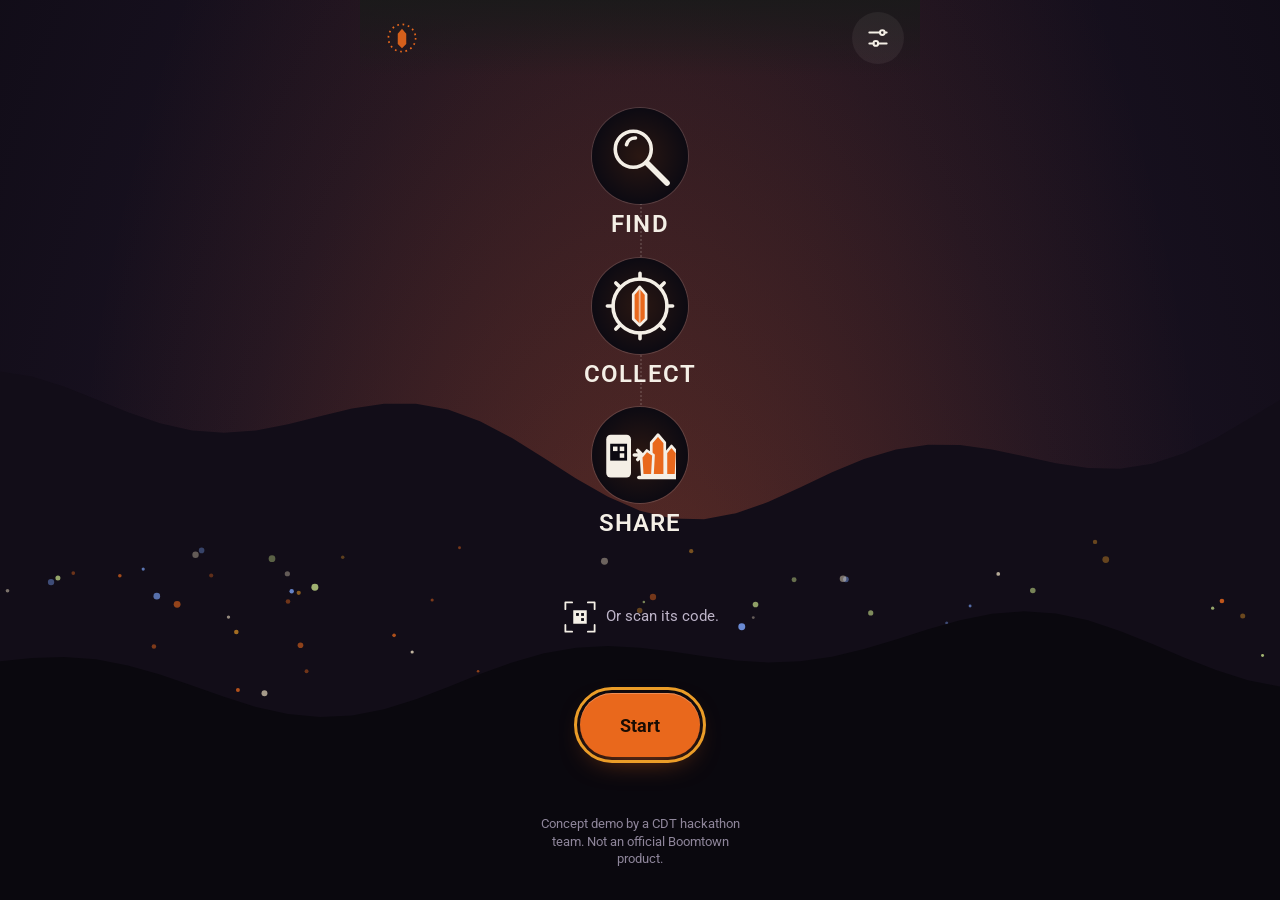
==== commit 3d495180: "District colours from the team's colour sheet Area 404 purple, Letsbe Avenue yellow, Copperwood oran" ====
--- a/index.html
+++ b/index.html
@@ -8,12 +8,12 @@
   <meta name="description" content="Tap a glowing stone, hear its tune, keep it." />
   <title>Tuning Stones</title>
   <link rel="icon" href="data:image/svg+xml,%3Csvg xmlns='http://www.w3.org/2000/svg' viewBox='0 0 40 40'%3E%3Cpath d='M20 4 L28 13 L28 29 L20 37 L12 29 L12 13 Z' fill='%23e9681c'/%3E%3C/svg%3E" />
-  <script type="module" crossorigin src="./assets/index-BOVxEFJM.js"></script>
-  <link rel="modulepreload" crossorigin href="./assets/dom-DyQXzzyU.js">
+  <script type="module" crossorigin src="./assets/index-BPgo1www.js"></script>
+  <link rel="modulepreload" crossorigin href="./assets/dom-dpeNc6iG.js">
   <link rel="modulepreload" crossorigin href="./assets/preload-helper-BgtNnY1j.js">
-  <link rel="modulepreload" crossorigin href="./assets/channel-B4-ux_ru.js">
-  <link rel="modulepreload" crossorigin href="./assets/crests-D_UC7Noz.js">
-  <link rel="modulepreload" crossorigin href="./assets/rings-DeK6qvMY.js">
+  <link rel="modulepreload" crossorigin href="./assets/channel-C3kn1Rnb.js">
+  <link rel="modulepreload" crossorigin href="./assets/crests-6TWl2vd-.js">
+  <link rel="modulepreload" crossorigin href="./assets/rings-CdcGJZNC.js">
   <link rel="modulepreload" crossorigin href="./assets/rolldown-runtime-WkwZ5CU-.js">
   <link rel="modulepreload" crossorigin href="./assets/qr-D5ySFWY6.js">
   <link rel="stylesheet" crossorigin href="./assets/dom-sBg8DHC9.css">
